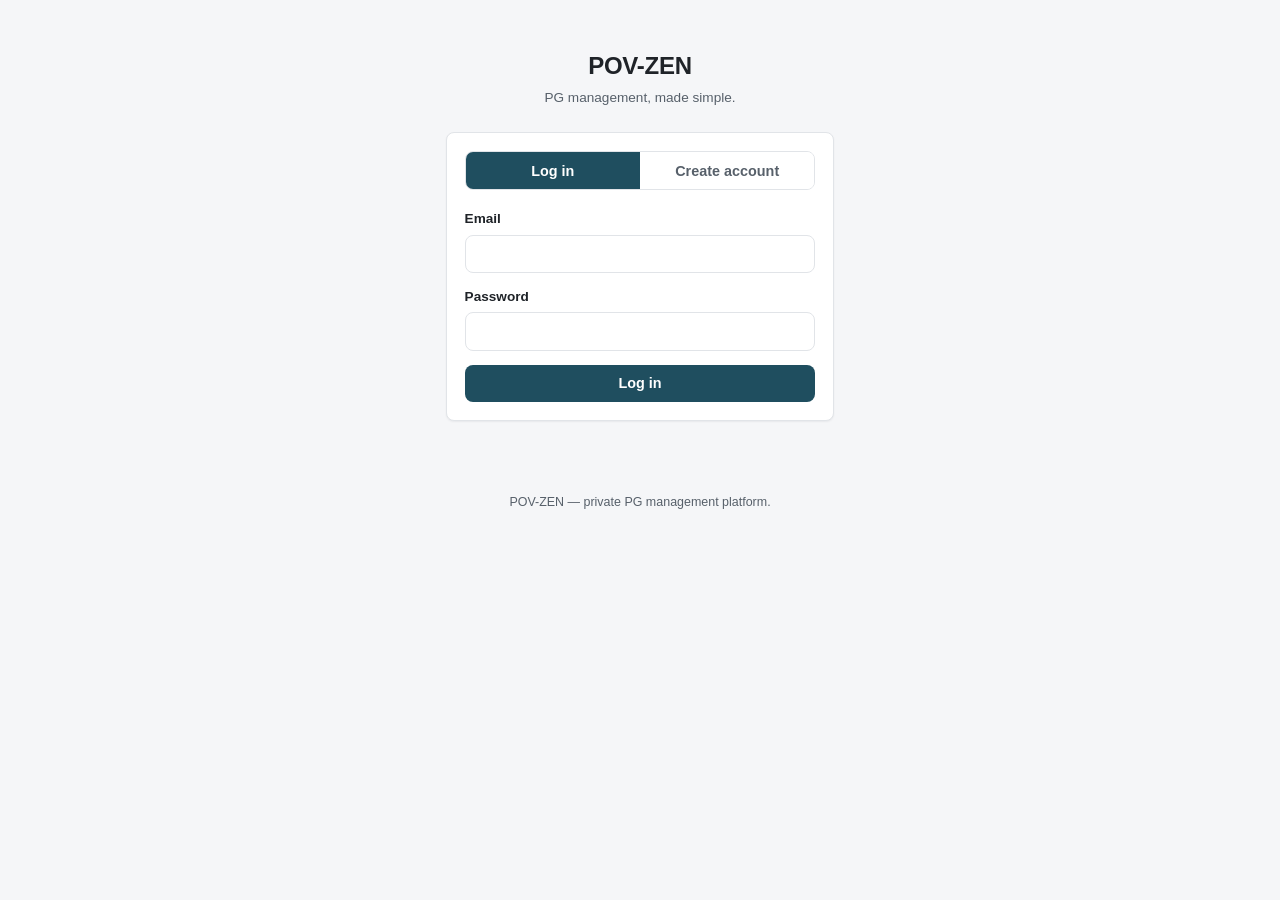
==== frontend/access-key.html @ 42fcbc00 "Initial POV-ZEN application" ====
<!DOCTYPE html>
<html lang="en">
<head>
<meta charset="UTF-8" />
<meta name="viewport" content="width=device-width, initial-scale=1.0" />
<title>Your PG Access Key — POV-ZEN</title>
<link rel="stylesheet" href="css/style.css" />
</head>
<body>

<div class="centered-auth">
  <h1 style="text-align:center;">POV-ZEN</h1>

  <div class="card">
    <h2>Your PG has been created</h2>
    <p class="text-muted">
      Share the access key below with your residents so they can request to join
      <strong id="pg-name"></strong>. This key is shown only once — write it down now.
      You can generate a new one later from your dashboard if needed.
    </p>

    <div class="field">
      <label>Group ID</label>
      <div class="key-display" id="group-id"></div>
    </div>
    <div class="field">
      <label>Access Key</label>
      <div class="key-display" id="access-key"></div>
    </div>

    <button id="continue-btn" style="width:100%; margin-top:0.5rem;">I've saved it — continue</button>
  </div>
</div>

<script src="js/api.js"></script>
<script src="js/ui.js"></script>
<script>
  const raw = sessionStorage.getItem("pov_zen_new_access_key");
  if (!raw) {
    window.location.href = "index.html";
  } else {
    const data = JSON.parse(raw);
    document.getElementById("pg-name").textContent = data.pg_name;
    document.getElementById("group-id").textContent = data.group_id;
    document.getElementById("access-key").textContent = data.access_key;
  }

  document.getElementById("continue-btn").addEventListener("click", () => {
    sessionStorage.removeItem("pov_zen_new_access_key");
    window.location.href = "terms.html";
  });
</script>
</body>
</html>
---- frontend/css/style.css ----
:root {
  --color-bg: #f5f6f8;
  --color-surface: #ffffff;
  --color-border: #e1e4e8;
  --color-text: #1f2328;
  --color-text-muted: #57606a;
  --color-primary: #1f4e5f;
  --color-primary-hover: #163943;
  --color-danger: #b3261e;
  --color-danger-bg: #fbeaea;
  --color-success: #1c6e3f;
  --color-success-bg: #e9f6ee;
  --color-warning: #92600a;
  --color-warning-bg: #fdf3e0;
  --color-important: #8a1f2d;
  --color-important-bg: #fbeaea;
  --radius: 8px;
  --shadow-sm: 0 1px 2px rgba(16, 24, 40, 0.06);
  --font: -apple-system, "Segoe UI", Roboto, Helvetica, Arial, sans-serif;
}

* {
  box-sizing: border-box;
}

html, body {
  margin: 0;
  padding: 0;
}

body {
  font-family: var(--font);
  background: var(--color-bg);
  color: var(--color-text);
  line-height: 1.5;
  font-size: 16px;
  -webkit-font-smoothing: antialiased;
}

a {
  color: var(--color-primary);
}

h1, h2, h3 {
  margin: 0 0 0.5rem 0;
  font-weight: 600;
  letter-spacing: -0.01em;
}

h1 { font-size: 1.5rem; }
h2 { font-size: 1.15rem; }
h3 { font-size: 1rem; }

p { margin: 0 0 0.75rem 0; }

.topbar {
  background: var(--color-surface);
  border-bottom: 1px solid var(--color-border);
  padding: 0.9rem 1rem;
  display: flex;
  align-items: center;
  justify-content: space-between;
  position: sticky;
  top: 0;
  z-index: 10;
}

.topbar .brand {
  font-weight: 700;
  font-size: 1.1rem;
  color: var(--color-primary);
  letter-spacing: -0.02em;
}

.topbar .user-meta {
  font-size: 0.85rem;
  color: var(--color-text-muted);
  display: flex;
  align-items: center;
  gap: 0.75rem;
}

.container {
  max-width: 880px;
  margin: 0 auto;
  padding: 1rem;
}

.grid {
  display: grid;
  grid-template-columns: 1fr;
  gap: 1rem;
}

@media (min-width: 720px) {
  .grid.cols-2 {
    grid-template-columns: 1fr 1fr;
  }
}

.card {
  background: var(--color-surface);
  border: 1px solid var(--color-border);
  border-radius: var(--radius);
  padding: 1.1rem;
  box-shadow: var(--shadow-sm);
}

.card + .card {
  margin-top: 1rem;
}

.nav-tabs {
  display: flex;
  gap: 0.25rem;
  overflow-x: auto;
  border-bottom: 1px solid var(--color-border);
  padding: 0 1rem;
  background: var(--color-surface);
}

.nav-tabs a {
  padding: 0.7rem 0.85rem;
  text-decoration: none;
  color: var(--color-text-muted);
  font-size: 0.9rem;
  white-space: nowrap;
  border-bottom: 2px solid transparent;
}

.nav-tabs a.active {
  color: var(--color-primary);
  border-bottom-color: var(--color-primary);
  font-weight: 600;
}

label {
  display: block;
  font-size: 0.85rem;
  font-weight: 600;
  margin-bottom: 0.3rem;
  color: var(--color-text);
}

input, select, textarea {
  width: 100%;
  padding: 0.6rem 0.7rem;
  border: 1px solid var(--color-border);
  border-radius: var(--radius);
  font-size: 0.95rem;
  font-family: inherit;
  background: var(--color-surface);
  color: var(--color-text);
}

input:focus, select:focus, textarea:focus {
  outline: 2px solid var(--color-primary);
  outline-offset: 1px;
}

.field {
  margin-bottom: 0.9rem;
}

.field-row {
  display: grid;
  grid-template-columns: 1fr;
  gap: 0.9rem;
}

@media (min-width: 560px) {
  .field-row.two {
    grid-template-columns: 1fr 1fr;
  }
}

button, .btn {
  display: inline-flex;
  align-items: center;
  justify-content: center;
  gap: 0.4rem;
  padding: 0.6rem 1rem;
  border-radius: var(--radius);
  border: 1px solid transparent;
  font-size: 0.9rem;
  font-weight: 600;
  cursor: pointer;
  background: var(--color-primary);
  color: #fff;
  text-decoration: none;
}

button:hover, .btn:hover {
  background: var(--color-primary-hover);
}

button:disabled {
  opacity: 0.55;
  cursor: not-allowed;
}

.btn-secondary {
  background: transparent;
  color: var(--color-primary);
  border-color: var(--color-border);
}

.btn-secondary:hover {
  background: #eef2f3;
}

.btn-danger {
  background: var(--color-danger);
}

.btn-danger:hover {
  background: #8f1f19;
}

.btn-sm {
  padding: 0.35rem 0.65rem;
  font-size: 0.8rem;
}

.btn-row {
  display: flex;
  gap: 0.5rem;
  flex-wrap: wrap;
}

.text-muted {
  color: var(--color-text-muted);
  font-size: 0.85rem;
}

.badge {
  display: inline-block;
  padding: 0.15rem 0.55rem;
  border-radius: 999px;
  font-size: 0.75rem;
  font-weight: 600;
}

.badge.normal { background: #eef2f3; color: var(--color-text-muted); }
.badge.important { background: var(--color-important-bg); color: var(--color-important); }
.badge.warning { background: var(--color-warning-bg); color: var(--color-warning); }

.badge.pending { background: var(--color-warning-bg); color: var(--color-warning); }
.badge.in_progress { background: #e6eef8; color: #1f4e5f; }
.badge.resolved { background: var(--color-success-bg); color: var(--color-success); }

.badge.unpaid { background: var(--color-danger-bg); color: var(--color-danger); }
.badge.paid { background: var(--color-success-bg); color: var(--color-success); }
.badge.overdue { background: var(--color-important-bg); color: var(--color-important); }

.alert {
  padding: 0.7rem 0.9rem;
  border-radius: var(--radius);
  font-size: 0.88rem;
  margin-bottom: 1rem;
}

.alert.error { background: var(--color-danger-bg); color: var(--color-danger); }
.alert.success { background: var(--color-success-bg); color: var(--color-success); }
.alert.info { background: #eaf1f8; color: var(--color-primary); }

[hidden] { display: none !important; }

.list-item {
  padding: 0.8rem 0;
  border-bottom: 1px solid var(--color-border);
}

.list-item:last-child {
  border-bottom: none;
}

.list-item-header {
  display: flex;
  justify-content: space-between;
  align-items: baseline;
  gap: 0.5rem;
  flex-wrap: wrap;
}

.empty-state {
  text-align: center;
  color: var(--color-text-muted);
  padding: 2rem 1rem;
  font-size: 0.9rem;
}

table {
  width: 100%;
  border-collapse: collapse;
  font-size: 0.88rem;
}

th, td {
  text-align: left;
  padding: 0.5rem 0.4rem;
  border-bottom: 1px solid var(--color-border);
}

th {
  color: var(--color-text-muted);
  font-weight: 600;
  font-size: 0.78rem;
  text-transform: uppercase;
  letter-spacing: 0.02em;
}

.table-wrap {
  overflow-x: auto;
}

.key-display {
  font-family: "SFMono-Regular", Consolas, "Liberation Mono", Menlo, monospace;
  background: #eef2f3;
  padding: 0.6rem 0.8rem;
  border-radius: var(--radius);
  font-size: 1rem;
  letter-spacing: 0.05em;
  word-break: break-all;
}

.centered-auth {
  max-width: 420px;
  margin: 3rem auto;
  padding: 0 1rem;
}

.auth-toggle {
  display: flex;
  border: 1px solid var(--color-border);
  border-radius: var(--radius);
  overflow: hidden;
  margin-bottom: 1.2rem;
}

.auth-toggle button {
  flex: 1;
  background: var(--color-surface);
  color: var(--color-text-muted);
  border-radius: 0;
  font-weight: 600;
}

.auth-toggle button.active {
  background: var(--color-primary);
  color: #fff;
}

footer.legal {
  text-align: center;
  padding: 1.5rem;
  color: var(--color-text-muted);
  font-size: 0.78rem;
}
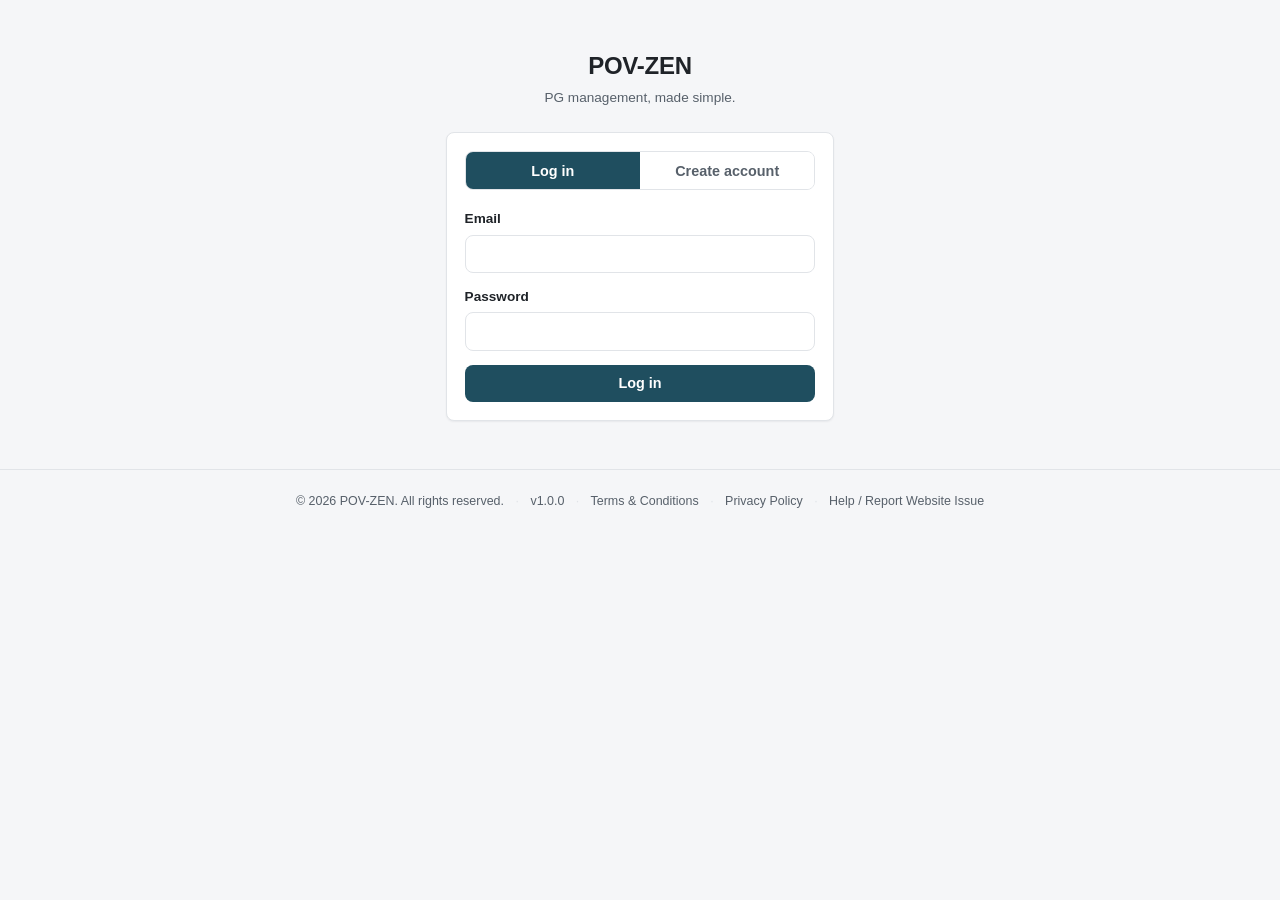
==== commit ef11187e: "Complete POV-ZEN pre-release hardening Migration safety: hardened the pending-join-request partial u" ====
--- a/frontend/access-key.html
+++ b/frontend/access-key.html
@@ -32,6 +32,8 @@
   </div>
 </div>
 
+<footer id="app-footer"></footer>
+
 <script src="js/api.js"></script>
 <script src="js/ui.js"></script>
 <script>
--- a/frontend/css/style.css
+++ b/frontend/css/style.css
@@ -357,3 +357,43 @@
   color: var(--color-text-muted);
   font-size: 0.78rem;
 }
+
+#app-footer {
+  margin-top: 2rem;
+  border-top: 1px solid var(--color-border);
+  padding: 1.25rem 1rem;
+}
+
+.app-footer-inner {
+  max-width: 880px;
+  margin: 0 auto;
+  text-align: center;
+  color: var(--color-text-muted);
+  font-size: 0.78rem;
+  line-height: 1.8;
+}
+
+.app-footer-inner a {
+  color: var(--color-text-muted);
+  text-decoration: none;
+}
+
+.app-footer-inner a:hover {
+  color: var(--color-primary);
+  text-decoration: underline;
+}
+
+.app-footer-sep {
+  margin: 0 0.5rem;
+  color: var(--color-border);
+}
+
+.report-issue-panel {
+  max-width: 480px;
+  margin: 1rem auto 0;
+  padding: 0 1rem;
+}
+
+.report-issue-card h3 {
+  margin-bottom: 0.4rem;
+}
